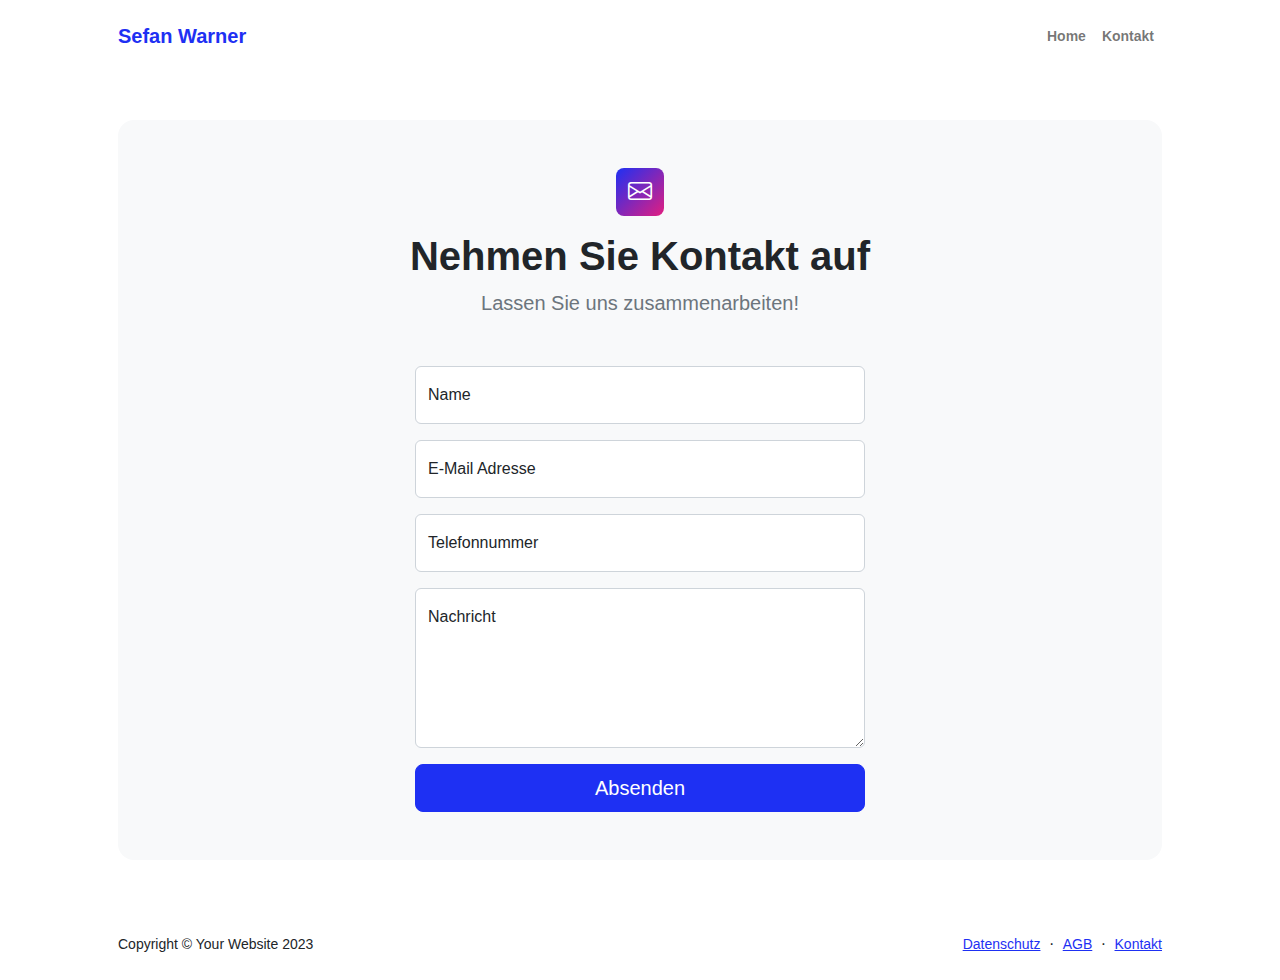
==== contact.html @ 91bfc91a "Erste Version" ====
<!DOCTYPE html>
<html lang="en">
    <head>
        <meta charset="utf-8" />
        <meta
            name="viewport"
            content="width=device-width, initial-scale=1, shrink-to-fit=no"
        />
        <meta name="description" content />
        <meta name="author" content />
        <title>Stefan Warner Systemintegrator</title>
        <!-- Favicon-->
        <link rel="icon" type="image/x-icon" href="assets/favicon.ico" />

        <!-- Bootstrap icons-->
        <link
            href="https://cdn.jsdelivr.net/npm/bootstrap-icons@1.8.1/font/bootstrap-icons.css"
            rel="stylesheet"
        />
        <!-- Core theme CSS (includes Bootstrap)-->
        <link href="css/styles.css" rel="stylesheet" />
    </head>
    <body class="d-flex flex-column">
        <main class="flex-shrink-0">
            <!-- Navigation-->
            <nav class="navbar navbar-expand-lg navbar-light bg-white py-3">
                <div class="container px-5">
                    <a class="navbar-brand" href="index.html"
                        ><span class="fw-bolder text-primary"
                            >Sefan Warner</span
                        ></a
                    >
                    <button
                        class="navbar-toggler"
                        type="button"
                        data-bs-toggle="collapse"
                        data-bs-target="#navbarSupportedContent"
                        aria-controls="navbarSupportedContent"
                        aria-expanded="false"
                        aria-label="Toggle navigation"
                    >
                        <span class="navbar-toggler-icon"></span>
                    </button>
                    <div
                        class="collapse navbar-collapse"
                        id="navbarSupportedContent"
                    >
                        <ul
                            class="navbar-nav ms-auto mb-2 mb-lg-0 small fw-bolder"
                        >
                            <li class="nav-item">
                                <a class="nav-link" href="index.html">Home</a>
                            </li>

                            <li class="nav-item">
                                <a class="nav-link" href="contact.html"
                                    >Kontakt</a
                                >
                            </li>
                        </ul>
                    </div>
                </div>
            </nav>
            <!-- Page content-->
            <section class="py-5">
                <div class="container px-5">
                    <!-- Contact form-->
                    <div class="bg-light rounded-4 py-5 px-4 px-md-5">
                        <div class="text-center mb-5">
                            <div
                                class="feature bg-primary bg-gradient-primary-to-secondary text-white rounded-3 mb-3"
                            >
                                <i class="bi bi-envelope"></i>
                            </div>
                            <h1 class="fw-bolder">Nehmen Sie Kontakt auf</h1>
                            <p class="lead fw-normal text-muted mb-0">
                                Lassen Sie uns zusammenarbeiten!
                            </p>
                        </div>
                        <div class="row gx-5 justify-content-center">
                            <div class="col-lg-8 col-xl-6">
                                <!-- Contact Form using FormSubmit-->
                                <form
                                    id="contactForm"
                                    action="https://formsubmit.co/stefan.warner@gmail.com"
                                    method="POST"
                                >
                                    <!-- Name input-->
                                    <div class="form-floating mb-3">
                                        <input
                                            class="form-control"
                                            id="name"
                                            name="name"
                                            type="text"
                                            placeholder="Enter your name..."
                                            required
                                        />
                                        <label for="name">Name</label>
                                    </div>
                                    <!-- Email address input-->
                                    <div class="form-floating mb-3">
                                        <input
                                            class="form-control"
                                            id="email"
                                            name="email"
                                            type="email"
                                            placeholder="name@example.com"
                                            required
                                        />
                                        <label for="email"
                                            >E-Mail Adresse</label
                                        >
                                    </div>
                                    <!-- Phone number input-->
                                    <div class="form-floating mb-3">
                                        <input
                                            class="form-control"
                                            id="phone"
                                            name="phone"
                                            type="tel"
                                            placeholder="(123) 456-7890"
                                            required
                                        />
                                        <label for="phone">Telefonnummer</label>
                                    </div>
                                    <!-- Message input-->
                                    <div class="form-floating mb-3">
                                        <textarea
                                            class="form-control"
                                            id="message"
                                            name="message"
                                            placeholder="Enter your message here..."
                                            style="height: 10rem"
                                            required
                                        ></textarea>
                                        <label for="message">Nachricht</label>
                                    </div>
                                    <!-- Submit Button-->
                                    <div class="d-grid">
                                        <button
                                            class="btn btn-primary btn-lg"
                                            id="submitButton"
                                            type="submit"
                                        >
                                            Absenden
                                        </button>
                                    </div>
                                </form>
                            </div>
                        </div>
                    </div>
                </div>
            </section>
        </main>
        <!-- Footer-->
        <footer class="bg-white py-4 mt-auto">
            <div class="container px-5">
                <div
                    class="row align-items-center justify-content-between flex-column flex-sm-row"
                >
                    <div class="col-auto">
                        <div class="small m-0">
                            Copyright &copy; Your Website 2023
                        </div>
                    </div>
                    <div class="col-auto">
                        <a class="small" href="#!">Datenschutz</a>
                        <span class="mx-1">&middot;</span>
                        <a class="small" href="#!">AGB</a>
                        <span class="mx-1">&middot;</span>
                        <a class="small" href="#!">Kontakt</a>
                    </div>
                </div>
            </div>
        </footer>
        <!-- Bootstrap core JS-->
        <script src="https://cdn.jsdelivr.net/npm/bootstrap@5.2.3/dist/js/bootstrap.bundle.min.js"></script>
        <!-- Core theme JS-->
        <script src="js/scripts.js"></script>
    </body>
</html>
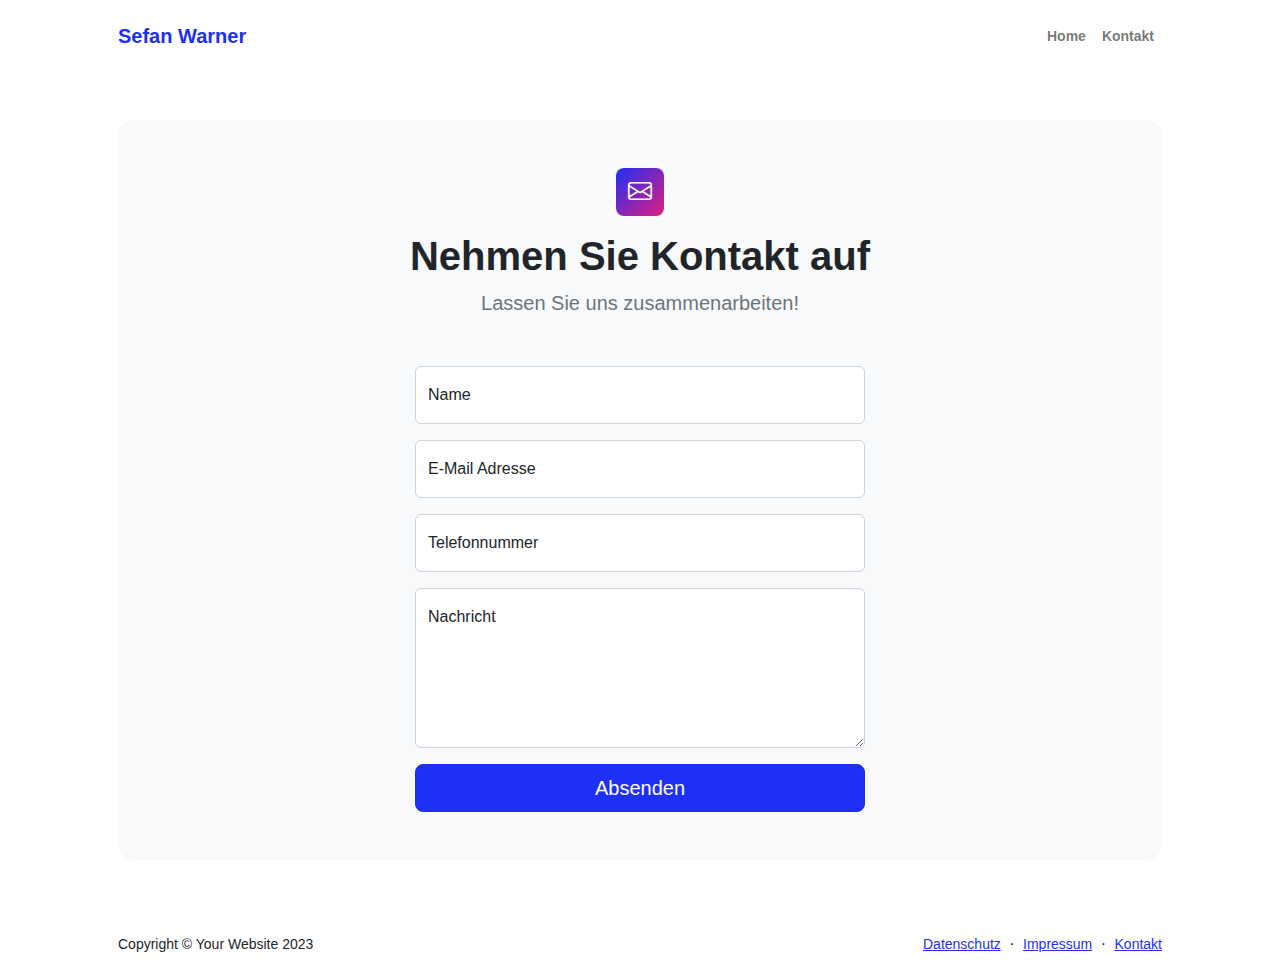
==== commit d096f347: "Adresse geändert" ====
--- a/contact.html
+++ b/contact.html
@@ -82,7 +82,7 @@
                                 <!-- Contact Form using FormSubmit-->
                                 <form
                                     id="contactForm"
-                                    action="https://formsubmit.co/stefan.warner@gmail.com"
+                                    action="https://formsubmit.co/stefanwarner78@gmail.com"
                                     method="POST"
                                 >
                                     <!-- Name input-->
@@ -164,11 +164,11 @@
                         </div>
                     </div>
                     <div class="col-auto">
-                        <a class="small" href="#!">Datenschutz</a>
+                        <a class="small" href="datenschutz.html">Datenschutz</a>
                         <span class="mx-1">&middot;</span>
-                        <a class="small" href="#!">AGB</a>
+                        <a class="small" href="impressum.html">Impressum</a>
                         <span class="mx-1">&middot;</span>
-                        <a class="small" href="#!">Kontakt</a>
+                        <a class="small" href="contact.html">Kontakt</a>
                     </div>
                 </div>
             </div>
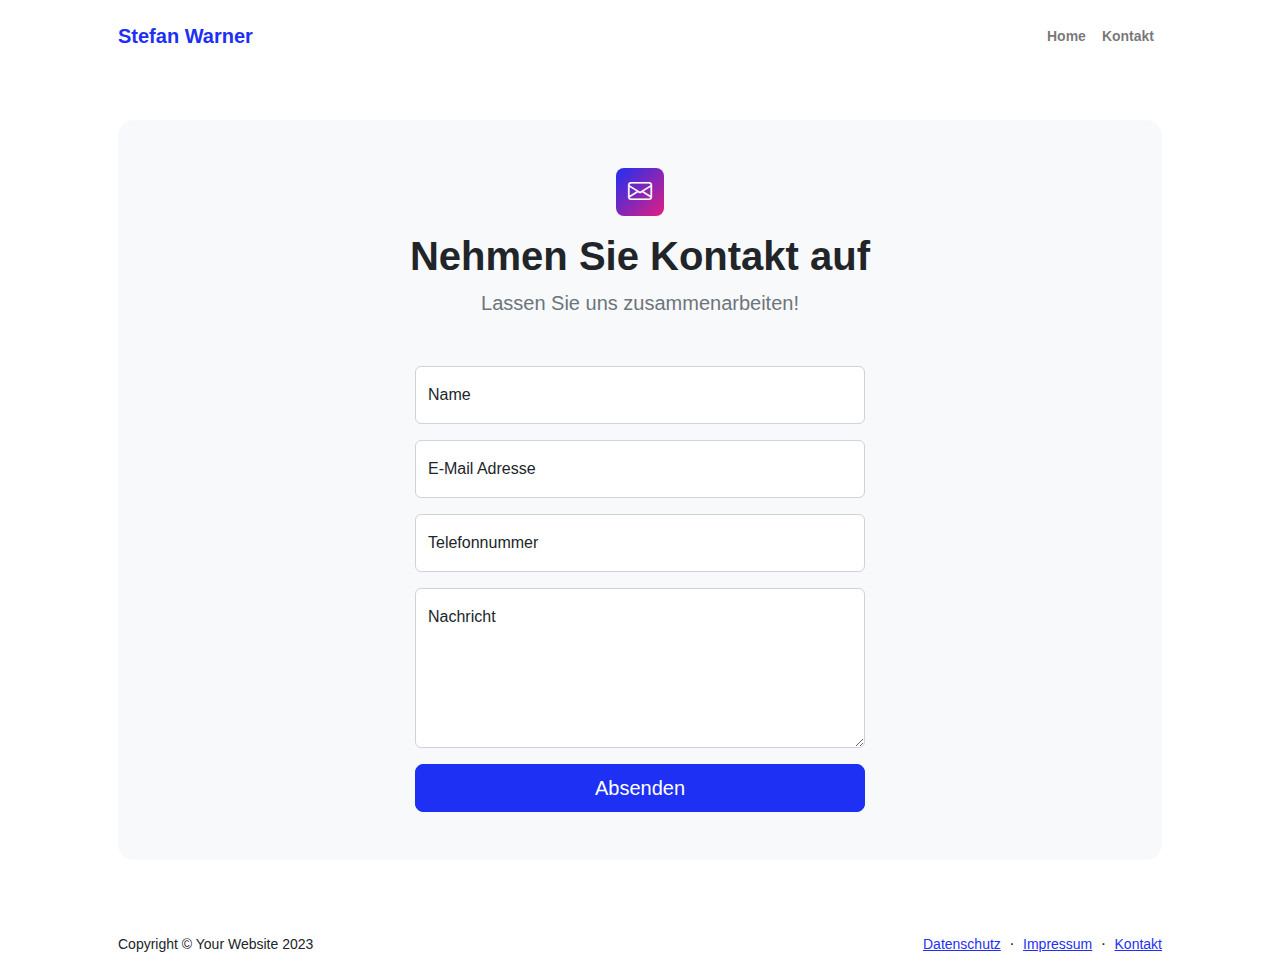
==== commit 274c67aa: "Update contact.html" ====
--- a/contact.html
+++ b/contact.html
@@ -27,7 +27,7 @@
                 <div class="container px-5">
                     <a class="navbar-brand" href="index.html"
                         ><span class="fw-bolder text-primary"
-                            >Sefan Warner</span
+                            >Stefan Warner</span
                         ></a
                     >
                     <button
